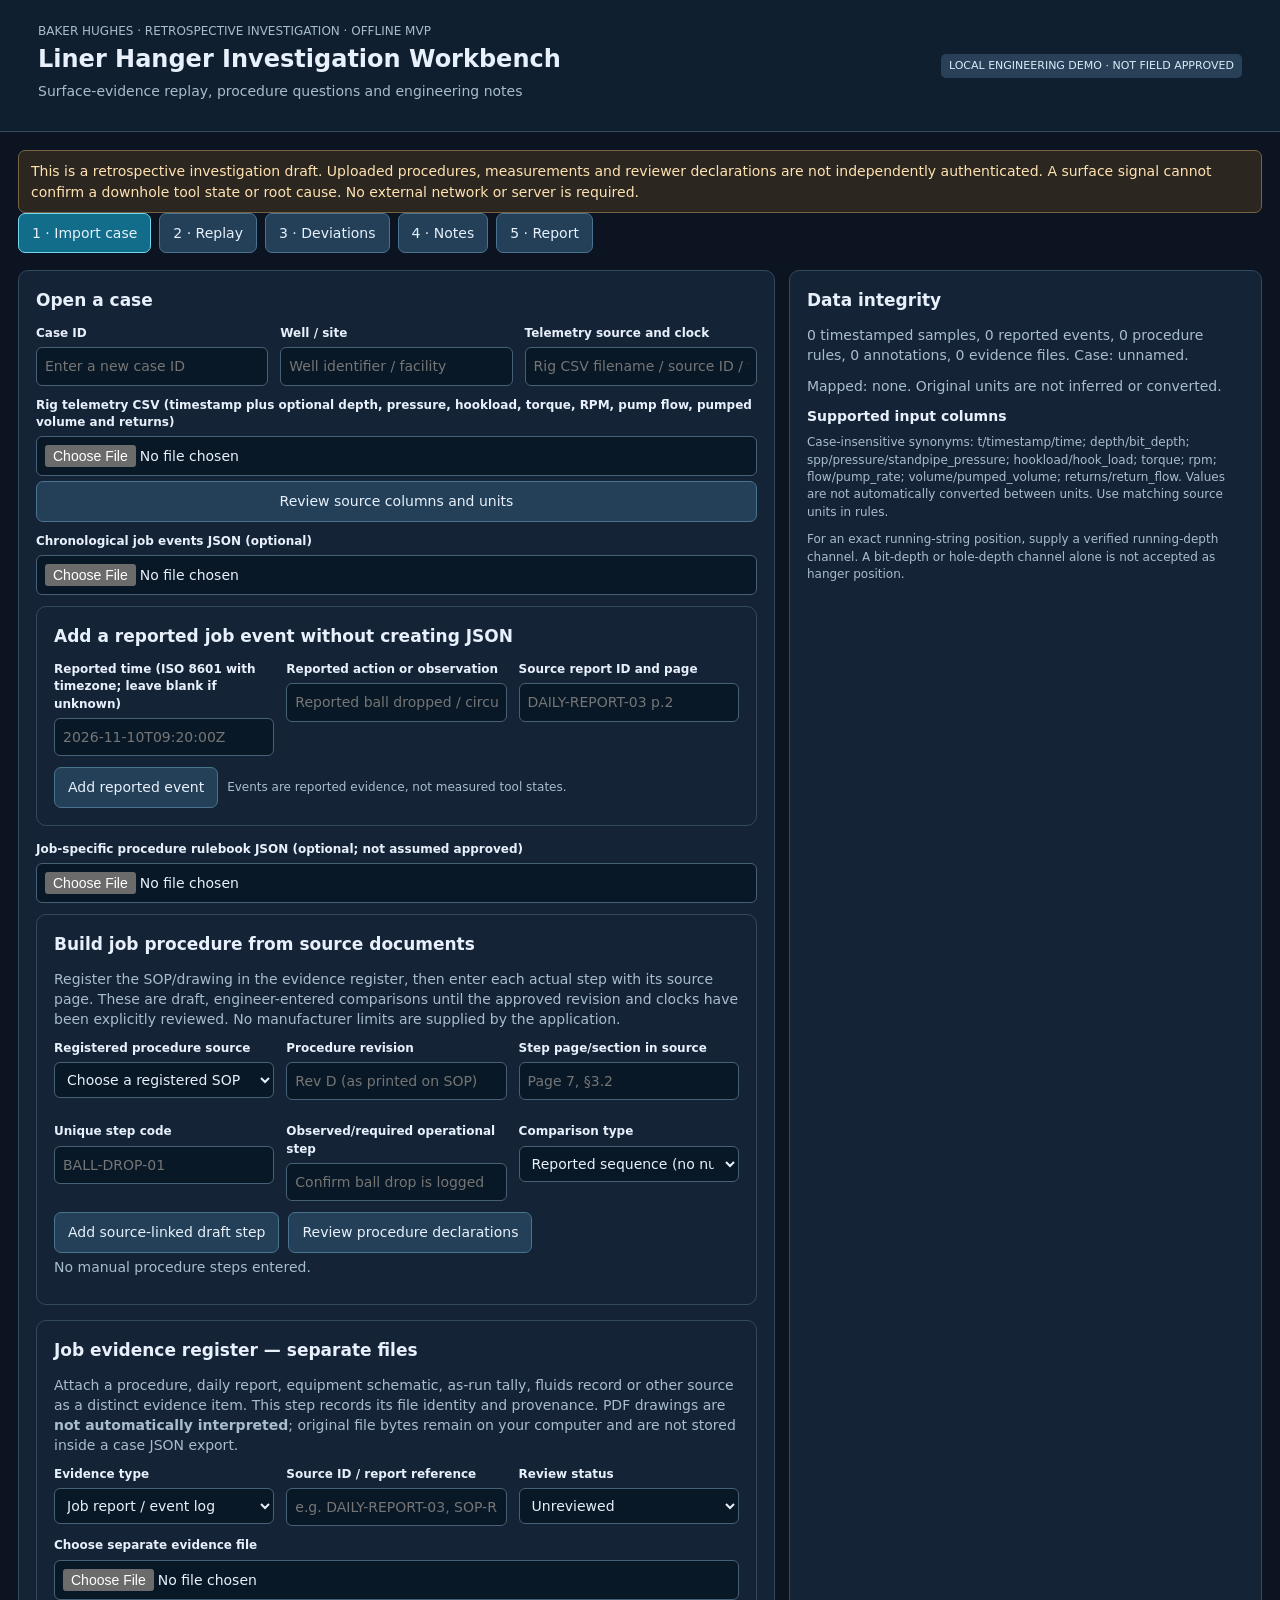
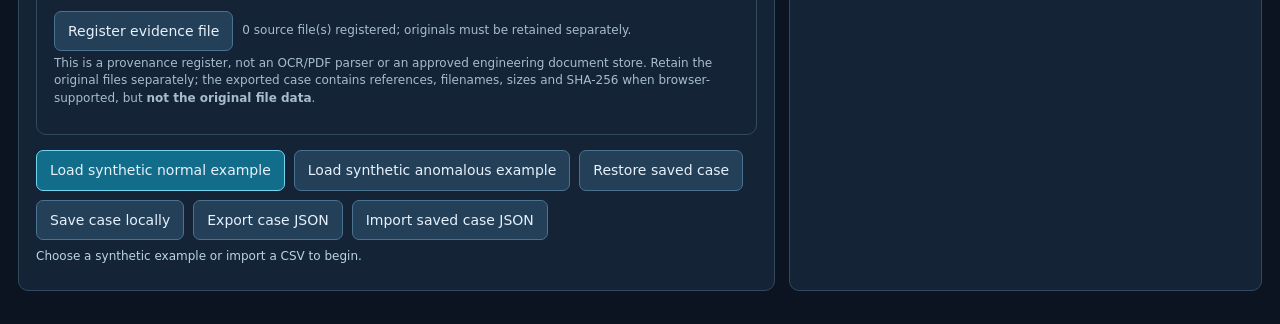
==== skills/liner-hanger-rca/app/index.html @ f3bf669c "feat(REAL-02): source-linked manual procedure step builder and explicit investigator review panel" ====
<!doctype html>
<html lang="en"><head><meta charset="utf-8"><meta name="viewport" content="width=device-width,initial-scale=1">
<title>Liner Hanger | Investigation Workbench</title>
<style>
:root{color-scheme:dark;--bg:#0b1420;--panel:#152337;--panel2:#1c3045;--line:#33495d;--text:#e7f0fb;--muted:#a7bdcd;--accent:#6fd1ed;--warn:#ffca85;--green:#9ddbbc}
*{box-sizing:border-box}body{margin:0;background:var(--bg);color:var(--text);font:14px/1.45 system-ui,Segoe UI,Arial,sans-serif}
header{padding:20px clamp(16px,3vw,38px);background:#101f30;border-bottom:1px solid var(--line);display:flex;align-items:center;justify-content:space-between;gap:14px;flex-wrap:wrap}
h1{font-size:24px;margin:2px 0}h2{font-size:17px;margin:0 0 12px}h3{font-size:14px;margin:8px 0}p{margin:4px 0 10px;color:var(--muted)}small,.sub{font-size:12px;color:var(--muted)}a{color:var(--accent)}
main{max-width:1500px;margin:0 auto;padding:18px}nav{display:flex;gap:8px;flex-wrap:wrap;margin:0 0 17px}
button,.button,select,input,textarea{font:inherit;color:var(--text)}button,.button{cursor:pointer;padding:9px 13px;border:1px solid #4a7390;background:#234058;border-radius:7px}button:hover,.button:hover{background:#31536a}button:disabled{opacity:.45;cursor:not-allowed}
button.primary,.active{background:#126d8b;border-color:#73d5ef}input,select,textarea{border:1px solid #486075;border-radius:6px;background:#091826;padding:8px;max-width:100%}textarea{min-height:95px;width:100%}
.panel{background:var(--panel);border:1px solid var(--line);border-radius:10px;padding:17px;margin-bottom:15px}
.two{display:grid;grid-template-columns:minmax(0,1.6fr) minmax(310px,1fr);gap:14px}.three{display:grid;grid-template-columns:repeat(3,minmax(0,1fr));gap:12px}
.field{display:flex;flex-direction:column;gap:5px;margin-bottom:11px}.field label{font-weight:600;font-size:12px}.row{display:flex;gap:9px;align-items:center;flex-wrap:wrap}.row>*{max-width:100%}
[hidden]{display:none!important}.tag{display:inline-block;font-size:11px;padding:4px 8px;background:#284158;border-radius:5px;color:#d7ecf8}.danger{color:#ffc49f}.ok{color:#9ce7c4}
#charts{display:grid;grid-template-columns:repeat(2,minmax(0,1fr));gap:10px}.chart{padding:10px;background:#0e1d2e;border:1px solid #294358;border-radius:8px;position:relative}.chart strong{font-size:12px}
canvas{width:100%;height:112px;display:block;cursor:crosshair;margin-top:5px}#assembly{height:340px;width:100%;background:#0b1928;border:1px solid var(--line);border-radius:8px}
#timeline button,#findings article,#notes article{display:block;text-align:left;width:100%;background:#102136;border:1px solid #354e64;border-radius:8px;padding:10px;margin-bottom:7px}
#timeline button{cursor:pointer}#findings article.flag{border-left:4px solid #ffb778}#findings article.gap{border-left:4px solid #89b6d7}
#findings article.met{border-left:4px solid #7bcba1}#seek{width:100%;margin:12px 0}
.dialog{border:1px solid #54768e;background:#142439;border-radius:12px;padding:22px;color:var(--text);width:min(620px,94vw);max-height:90vh;overflow:auto}
.dialog::backdrop{background:#000c}.muted{color:var(--muted)}.notice{padding:10px 12px;border:1px solid #776343;border-radius:7px;background:#2b261f;color:#ffe2b2}
#status{margin:8px 0;font-size:12px;color:#b9d3e7}#docStatus{white-space:pre-line}#assembly text{font:11px system-ui;fill:#d6e9f7}
@media(max-width:950px){.two,.three{grid-template-columns:1fr}}@media(max-width:700px){#charts{grid-template-columns:1fr}header{padding:12px}main{padding:10px}}
</style></head><body>
<header><div><small>BAKER HUGHES · RETROSPECTIVE INVESTIGATION · OFFLINE MVP</small><h1>Liner Hanger Investigation Workbench</h1><p>Surface-evidence replay, procedure questions and engineering notes</p></div><span class="tag">LOCAL ENGINEERING DEMO · NOT FIELD APPROVED</span></header>
<main>
<div class="notice">This is a retrospective investigation draft. Uploaded procedures, measurements and reviewer declarations are not independently authenticated. A surface signal cannot confirm a downhole tool state or root cause. No external network or server is required.</div>
<nav aria-label="Investigation stages">
<button data-tab="import" class="active">1 · Import case</button><button data-tab="replay">2 · Replay</button><button data-tab="deviations">3 · Deviations</button><button data-tab="notes">4 · Notes</button><button data-tab="report">5 · Report</button>
</nav>
<section id="import" class="tab">
 <div class="two"><div class="panel"><h2>Open a case</h2>
  <div class="three"><div class="field"><label for="caseName">Case ID</label><input id="caseName" placeholder="Enter a new case ID"></div>
  <div class="field"><label for="wellName">Well / site</label><input id="wellName" placeholder="Well identifier / facility"></div>
  <div class="field"><label for="sourceLabel">Telemetry source and clock</label><input id="sourceLabel" placeholder="Rig CSV filename / source ID / timezone"></div></div>
  <div class="field"><label for="telemetryFile">Rig telemetry CSV (timestamp plus optional depth, pressure, hookload, torque, RPM, pump flow, pumped volume and returns)</label><input type="file" id="telemetryFile" accept=".csv,text/csv"><button id="reviewMapping" type="button">Review source columns and units</button></div>
  <div class="panel" id="telemetryMappingPanel" hidden>
    <h2>Review rig-export column mapping</h2>
    <p>Map the raw header to each signal. Units describe the original measurement and are not converted. A timestamp column with an explicit UTC offset is required; never infer an unknown timezone.</p>
    <p id="mappingSource"></p><div id="mappingFields" class="three"></div>
    <div class="row"><button id="applyMapping" type="button" class="primary">Apply mapping and import telemetry</button><button id="cancelMapping" type="button">Cancel mapping</button></div>
    <p id="mappingStatus" role="status"></p>
  </div>
  <div class="field"><label for="eventsFile">Chronological job events JSON (optional)</label><input type="file" id="eventsFile" accept=".json,application/json"></div>
  <div class="panel" id="manualEventsPanel">
    <h2>Add a reported job event without creating JSON</h2>
    <div class="three">
      <div class="field"><label for="eventTime">Reported time (ISO 8601 with timezone; leave blank if unknown)</label><input id="eventTime" placeholder="2026-11-10T09:20:00Z"></div>
      <div class="field"><label for="eventLabel">Reported action or observation</label><input id="eventLabel" placeholder="Reported ball dropped / circulate / pull up"></div>
      <div class="field"><label for="eventSource">Source report ID and page</label><input id="eventSource" placeholder="DAILY-REPORT-03 p.2"></div>
    </div>
    <div class="row"><button id="addEvent" type="button">Add reported event</button><small id="eventStatus" role="status">Events are reported evidence, not measured tool states.</small></div>
  </div>
  <div class="field"><label for="rulesFile">Job-specific procedure rulebook JSON (optional; not assumed approved)</label><input type="file" id="rulesFile" accept=".json,application/json"></div>
  <div class="panel" id="procedureBuilder">
    <h2>Build job procedure from source documents</h2>
    <p>Register the SOP/drawing in the evidence register, then enter each actual step with its source page. These are draft, engineer-entered comparisons until the approved revision and clocks have been explicitly reviewed. No manufacturer limits are supplied by the application.</p>
    <div class="three">
      <div class="field"><label for="procedureSource">Registered procedure source</label><select id="procedureSource"><option value="">Choose a registered SOP</option></select></div>
      <div class="field"><label for="procedureRevision">Procedure revision</label><input id="procedureRevision" placeholder="Rev D (as printed on SOP)"></div>
      <div class="field"><label for="procedurePage">Step page/section in source</label><input id="procedurePage" placeholder="Page 7, §3.2"></div>
      <div class="field"><label for="procedureCode">Unique step code</label><input id="procedureCode" placeholder="BALL-DROP-01"></div>
      <div class="field"><label for="procedureStep">Observed/required operational step</label><input id="procedureStep" placeholder="Confirm ball drop is logged"></div>
      <div class="field"><label for="procedureCheck">Comparison type</label><select id="procedureCheck"><option value="event">Reported sequence (no numerical limit)</option><option value="signal">Measured signal threshold from this SOP</option></select></div>
    </div>
    <div id="procedureSignalInputs" class="panel" hidden>
      <p>Only enter a limit explicitly stated by the referenced job-specific procedure, with the same channel unit and aligned clock. Do not copy a value from the synthetic demo.</p>
      <div class="three">
        <div class="field"><label for="procedureChannel">Recorded channel</label><select id="procedureChannel"><option value="spp">Standpipe pressure</option><option value="hookload">Hookload</option><option value="torque">Torque</option><option value="rpm">RPM</option><option value="flow">Pump flow</option><option value="volume">Pumped volume</option><option value="returns">Returns</option><option value="depth">Depth</option><option value="running_depth">Running-string depth</option></select></div>
        <div class="field"><label for="procedureOperator">Comparison</label><select id="procedureOperator"><option value="<=">At or below (≤)</option><option value=">=">At or above (≥)</option><option value="<">Below</option><option value=">">Above</option></select></div>
        <div class="field"><label for="procedureThreshold">Documented limit (numeric)</label><input id="procedureThreshold" inputmode="decimal" placeholder="Source-specified value only"></div>
        <div class="field"><label for="procedureUnit">Limit unit in source</label><input id="procedureUnit" placeholder="Must match mapped telemetry unit"></div>
        <div class="field"><label for="procedureStart">Check from (ISO UTC/offset)</label><input id="procedureStart" placeholder="2026-11-10T09:00:00Z"></div>
        <div class="field"><label for="procedureEnd">Check until (ISO UTC/offset)</label><input id="procedureEnd" placeholder="2026-11-10T09:10:00Z"></div>
      </div>
    </div>
    <div class="row"><button id="addProcedureStep" type="button">Add source-linked draft step</button><button id="markProcedureReview" type="button">Review procedure declarations</button></div>
    <p id="procedureStatus" role="status">No manual procedure steps entered.</p>
    <div id="procedureSteps" aria-label="Entered source-linked procedure steps"></div>
    <div id="procedureReviewPanel" class="panel" hidden>
      <h3>Explicit review declarations</h3>
      <p>These are statements by the investigator, not automatic document authentication or external engineering approval. Do not check them without first confirming the source procedure, applicable revision, referenced limits and rig clock.</p>
      <label><input id="procedureApprovalChecked" type="checkbox"> I have checked that the referenced SOP revision and entered steps/limits match the applicable approved job procedure.</label>
      <label><input id="procedureClockChecked" type="checkbox"> I have checked that the recorded telemetry and job report clocks are correctly aligned.</label>
      <div class="field"><label for="procedureReviewer">Reviewer name / identifier</label><input id="procedureReviewer" placeholder="Engineer completing the source check"></div>
      <button id="saveProcedureReview" type="button">Record declarations for screening</button>
    </div>
  </div>
  <div class="panel" id="evidencePanel">
    <h2>Job evidence register — separate files</h2>
    <p>Attach a procedure, daily report, equipment schematic, as-run tally, fluids record or other source as a distinct evidence item. This step records its file identity and provenance. PDF drawings are <strong>not automatically interpreted</strong>; original file bytes remain on your computer and are not stored inside a case JSON export.</p>
    <div class="three">
      <div class="field"><label for="evidenceType">Evidence type</label><select id="evidenceType">
        <option value="job_report">Job report / event log</option><option value="procedure">Procedure / approved SOP</option>
        <option value="equipment">Equipment / BHA / drawing</option><option value="fluids">Drilling fluids / mud report</option>
        <option value="telemetry">Surface telemetry source</option><option value="other">Other source</option>
      </select></div>
      <div class="field"><label for="evidenceReference">Source ID / report reference</label><input id="evidenceReference" placeholder="e.g. DAILY-REPORT-03, SOP-REV-A" maxlength="180"></div>
      <div class="field"><label for="evidenceReview">Review status</label><select id="evidenceReview"><option value="unreviewed">Unreviewed</option><option value="source_identified">Source identified (not authenticated)</option></select></div>
    </div>
    <div class="field"><label for="evidenceFile">Choose separate evidence file</label><input type="file" id="evidenceFile" accept=".pdf,.csv,.txt,.json,.xlsx,.xls,.png,.jpg,.jpeg,.docx,.doc"></div>
    <div class="row"><button id="addEvidence" type="button">Register evidence file</button><small id="evidenceStatus" role="status">No evidence files registered.</small></div>
    <div id="evidenceList" aria-label="Case evidence file register"></div>
    <p class="sub">This is a provenance register, not an OCR/PDF parser or an approved engineering document store. Retain the original files separately; the exported case contains references, filenames, sizes and SHA-256 when browser-supported, but <strong>not the original file data</strong>.</p>
  </div>
  <div class="row"><button id="normal" class="primary">Load synthetic normal example</button><button id="anomalous">Load synthetic anomalous example</button><button id="restore">Restore saved case</button><button id="saveCase">Save case locally</button><button id="exportCase">Export case JSON</button><label class="button" for="caseFile">Import saved case JSON</label><input id="caseFile" type="file" accept=".json" hidden></div>
  <p id="status" role="status">Choose a synthetic example or import a CSV to begin.</p>
 </div><div class="panel"><h2>Data integrity</h2><p id="importSummary">No telemetry imported yet.</p><div id="diagnostics"></div><h3>Supported input columns</h3><p class="sub">Case-insensitive synonyms: t/timestamp/time; depth/bit_depth; spp/pressure/standpipe_pressure; hookload/hook_load; torque; rpm; flow/pump_rate; volume/pumped_volume; returns/return_flow. Values are not automatically converted between units. Use matching source units in rules.</p><p class="sub">For an exact running-string position, supply a verified running-depth channel. A bit-depth or hole-depth channel alone is not accepted as hanger position.</p></div></div>
</section>
<section id="replay" class="tab" hidden>
<div class="panel"><div class="row"><button id="play" class="primary">▶ Play</button><button id="start">↶ Start</button><button id="prev">−1 sample</button><button id="next">+1 sample</button><label for="speed">Playback speed</label><select id="speed"><option value="1">1x</option><option value="5" selected>5x</option><option value="15">15x</option></select><strong id="cursorTime">No case loaded</strong></div><input id="seek" type="range" min="0" max="0" value="0" aria-label="Synchronized timeline scrubber"><p class="sub">All trends, job events, annotations and the schematic follow the same sample cursor. Missing values are never interpolated into evidence.</p></div>
<div class="two"><div><div class="panel"><h2>Recorded surface channels</h2><div id="charts"><p>No data loaded</p></div></div><div class="panel"><h2>Job chronology</h2><div id="timeline"></div></div></div><div class="panel"><h2>Assembly replay</h2><svg id="assembly" viewBox="0 0 320 340" role="img" aria-label="Illustrative liner hanger assembly">
<rect x="85" y="12" width="140" height="312" rx="16" fill="#183347" stroke="#527287"/><path d="M115 0 V340 M195 0 V340" stroke="#7394ad" stroke-width="5"/>
<g id="moving"><rect x="148" y="0" width="24" height="250" fill="#658dad"/><rect x="139" y="215" width="42" height="18" rx="3" fill="#f3b86d"/><rect x="139" y="234" width="42" height="65" fill="#a890e1"/><rect x="137" y="294" width="46" height="10" fill="#6c56a8"/></g>
<text x="11" y="25">CASING / HOLE</text><text x="7" y="120">DRILL PIPE</text><text x="193" y="217">RUN TOOL</text><text x="193" y="264">LINER</text>
</svg><p id="assemblyStatus">Illustrative assembly only. Load a running-depth channel for measured movement.</p><p class="sub">Distinct components: drillstring (steel blue), running tool (amber), liner (violet). Without sourced assembly geometry the drawing is schematic, not to scale.</p>
<h3>Recorded telemetry at cursor</h3><div id="cursorValues"></div></div></div>
</section>
<section id="deviations" class="tab" hidden><div class="panel"><h2>Procedure comparisons</h2><p>A comparator can flag an <em>apparent deviation candidate</em> only when the rulebook declares an approved procedure and rule, matches a stated unit, and declares verified clock alignment. Those declarations still require an independent engineer's review.</p><div id="ruleSummary"></div><div id="findings"></div></div></section>
<section id="notes" class="tab" hidden><div class="panel"><h2>Investigation annotations</h2><p>Select a replay timestamp or enter a start/end index, then use the modal. Notes remain local and are included in the case export and report.</p><div class="row"><button id="newNote" class="primary">Add annotation at replay cursor</button><button id="rangeNote">Annotate selected range</button><label>Start index <input id="noteFrom" type="number" min="0" value="0" style="width:100px"></label><label>End index <input id="noteTo" type="number" min="0" value="0" style="width:100px"></label></div><div id="notesList"></div></div></section>
<section id="report" class="tab" hidden><div class="panel"><h2>Investigation draft</h2><p>Includes sources, procedure checks, annotations, alternative explanations, unanswered questions and explicit review status.</p><div class="row"><button id="downloadReport" class="primary">Export Markdown report</button><button id="downloadCase">Export complete JSON case</button></div><textarea id="reportText" readonly style="min-height:450px;font-family:ui-monospace,SFMono-Regular,Consolas,monospace;font-size:12px"></textarea></div></section>
<dialog id="noteDialog" class="dialog" aria-labelledby="noteHeading"><form method="dialog" id="noteForm"><h2 id="noteHeading">Engineering annotation</h2><p id="noteInterval"></p><input id="editIndex" type="hidden"><div class="field"><label for="noteTitle">Title</label><input id="noteTitle" required maxlength="160"></div><div class="field"><label for="noteKind">Evidence classification</label><select id="noteKind"><option value="observation">Measured observation</option><option value="reported">Reported event</option><option value="interpretation">Interpretation</option><option value="procedure_question">Procedure question</option><option value="data_gap">Missing evidence</option></select></div><div class="field"><label for="noteBody">Observation, alternatives and what would disprove them</label><textarea id="noteBody"></textarea></div><div class="field"><label for="noteSource">Document, row or source reference</label><input id="noteSource" placeholder="CSV row / daily report / SOP page"></div><div class="row"><button type="button" id="cancelNote">Cancel</button><button type="submit" class="primary">Save annotation</button></div></form></dialog>
</main><script src="app.js"></script></body></html>
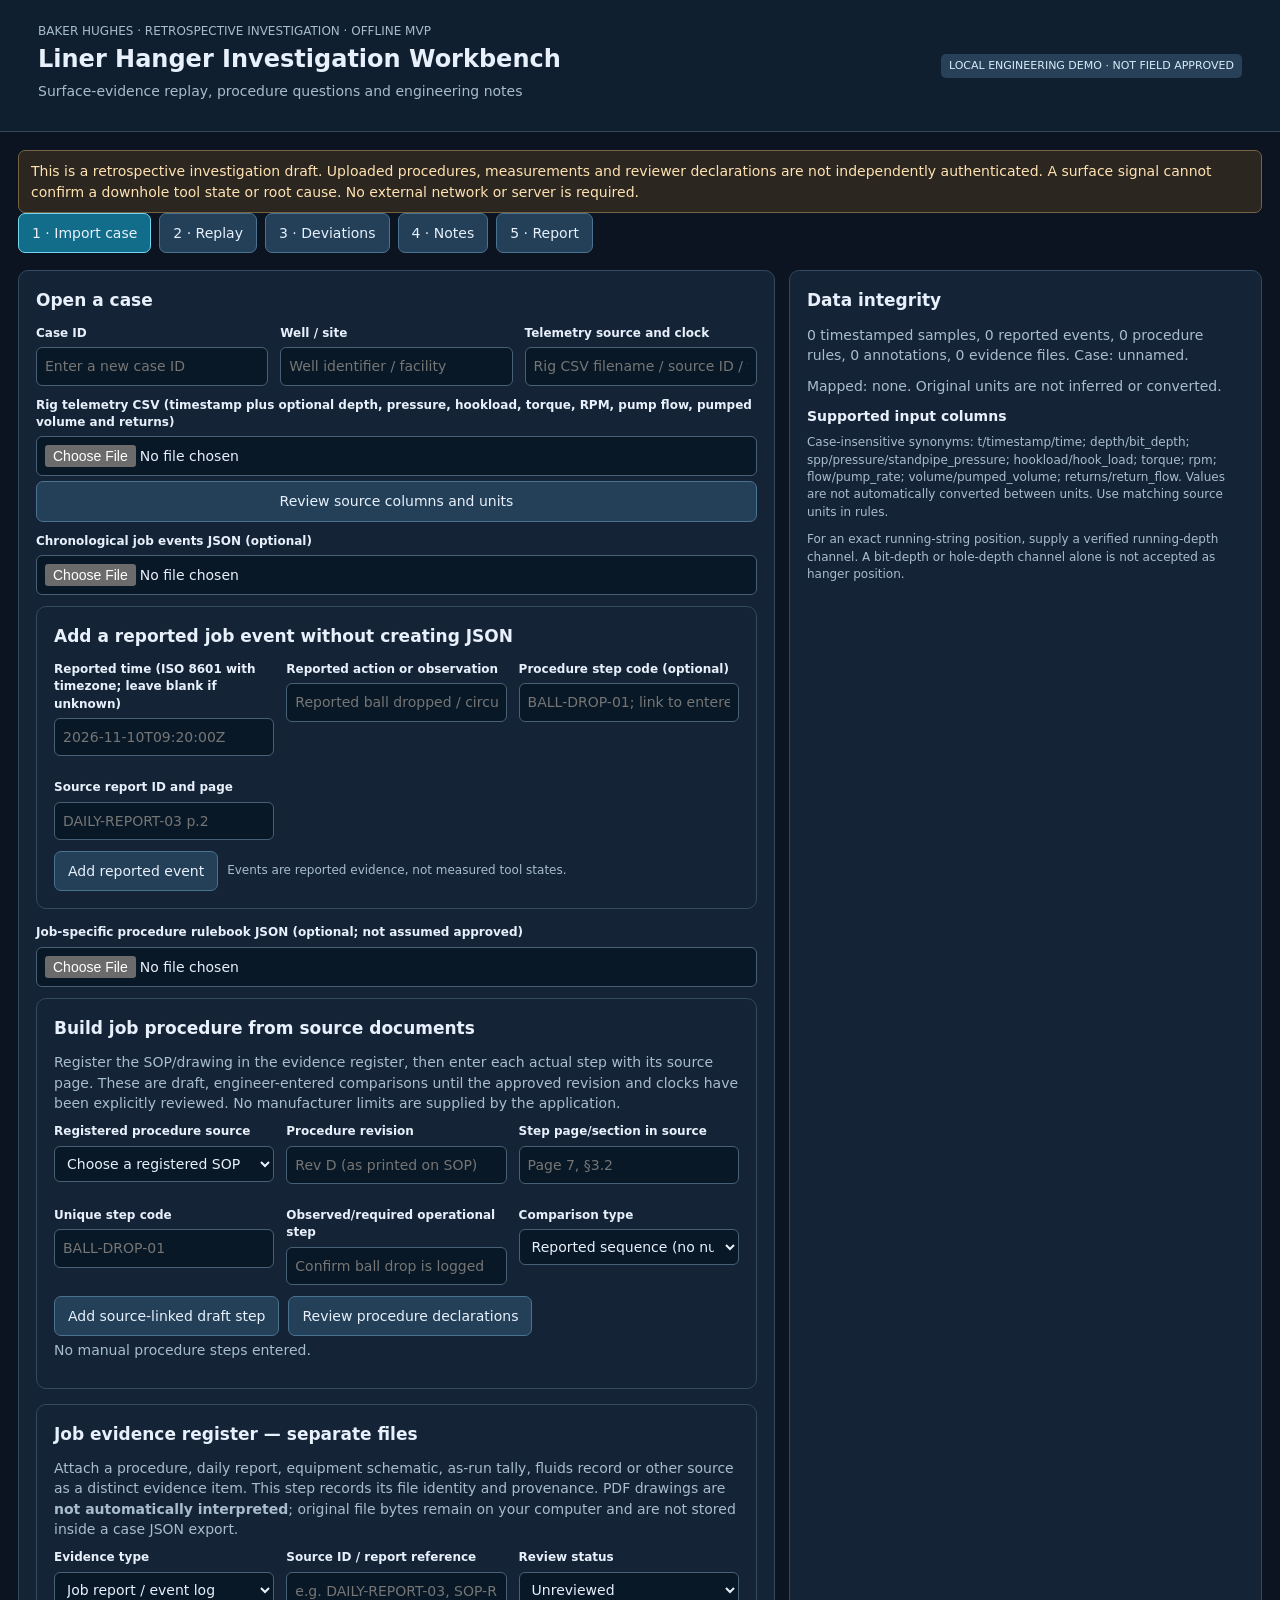
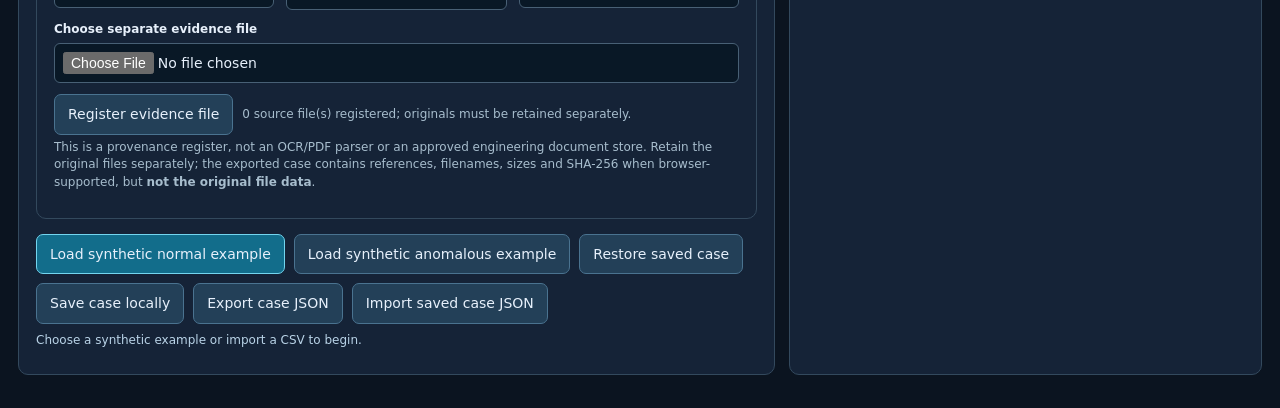
==== commit a29696f7: "feat(REAL-02): allow reported operations to reference a procedure step code" ====
--- a/skills/liner-hanger-rca/app/index.html
+++ b/skills/liner-hanger-rca/app/index.html
@@ -48,6 +48,7 @@
     <div class="three">
       <div class="field"><label for="eventTime">Reported time (ISO 8601 with timezone; leave blank if unknown)</label><input id="eventTime" placeholder="2026-11-10T09:20:00Z"></div>
       <div class="field"><label for="eventLabel">Reported action or observation</label><input id="eventLabel" placeholder="Reported ball dropped / circulate / pull up"></div>
+      <div class="field"><label for="eventCode">Procedure step code (optional)</label><input id="eventCode" placeholder="BALL-DROP-01; link to entered SOP step"></div>
       <div class="field"><label for="eventSource">Source report ID and page</label><input id="eventSource" placeholder="DAILY-REPORT-03 p.2"></div>
     </div>
     <div class="row"><button id="addEvent" type="button">Add reported event</button><small id="eventStatus" role="status">Events are reported evidence, not measured tool states.</small></div>
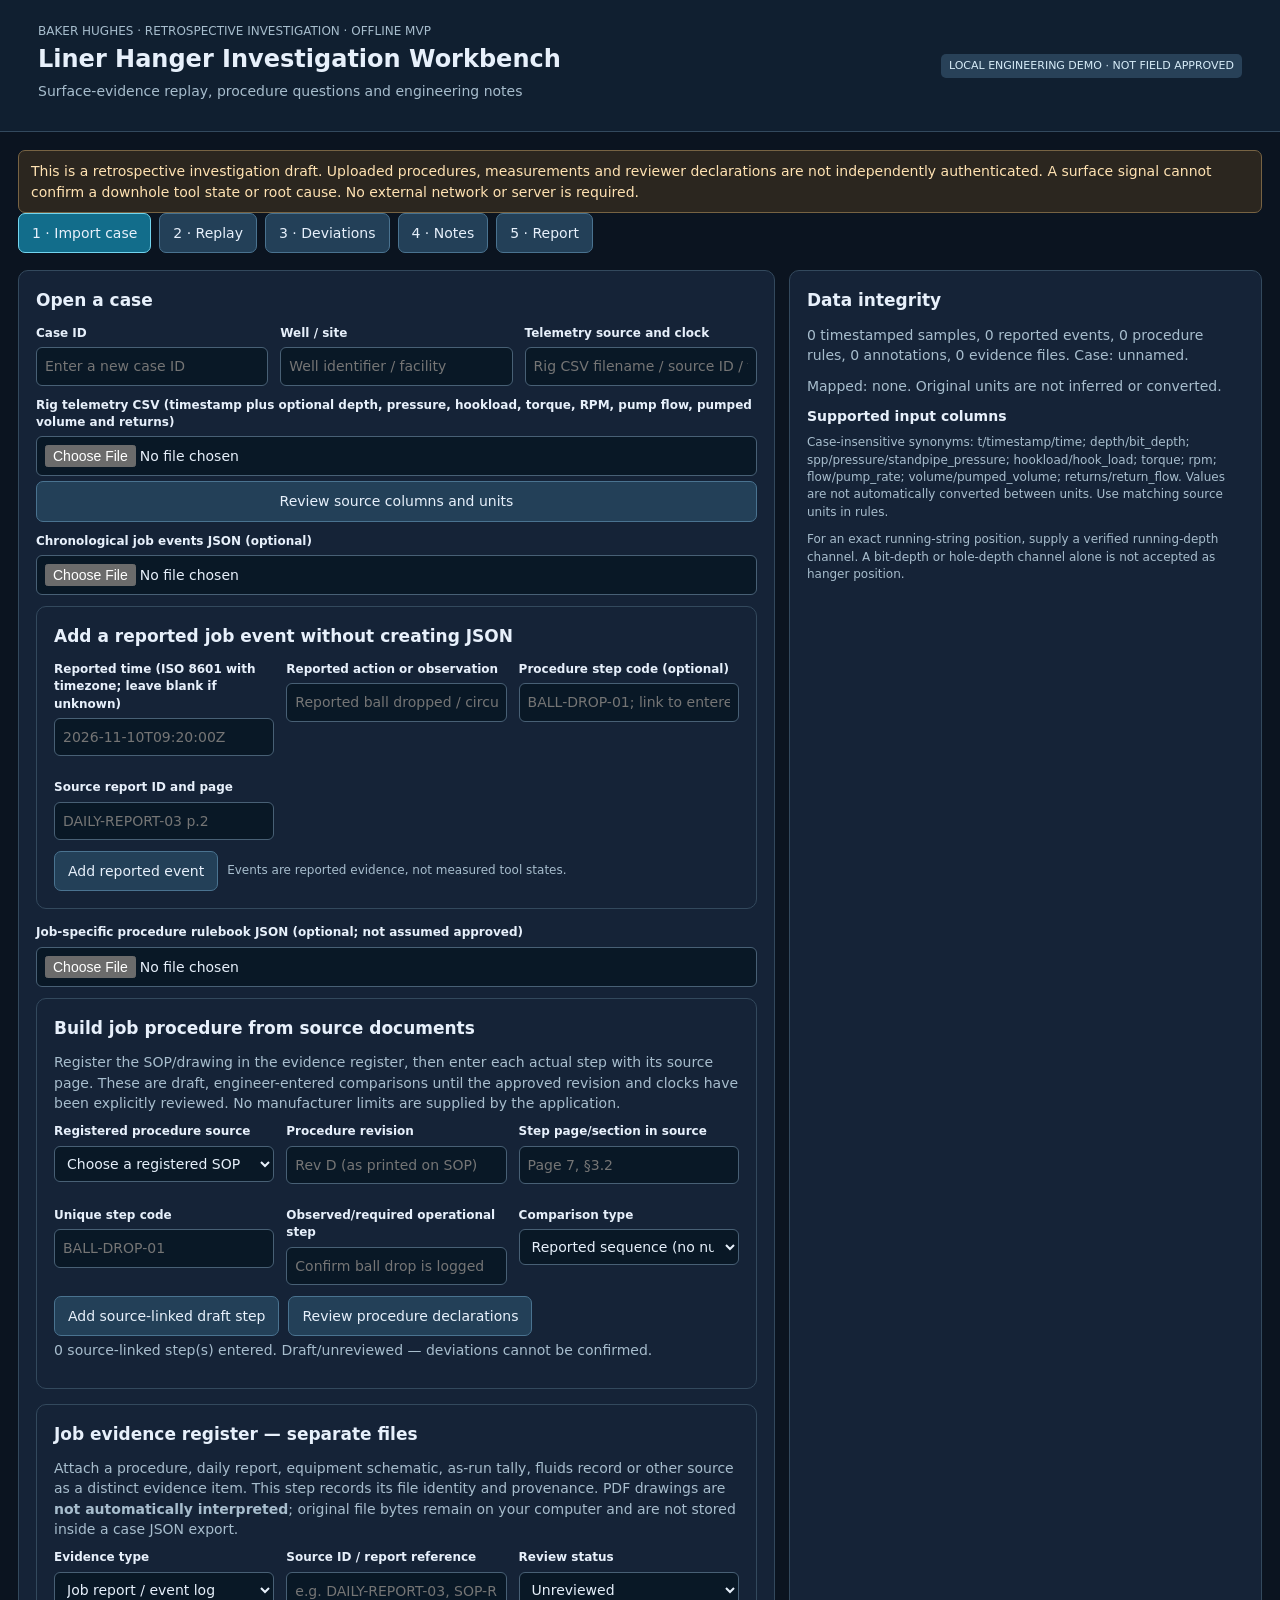
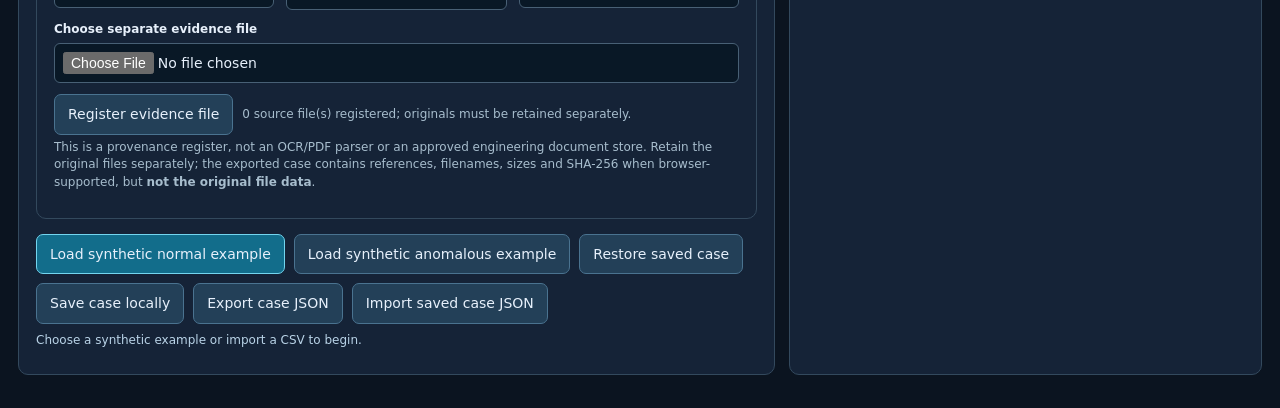
==== commit 22e31316: "feat(REAL-02): add embedded local-only source document preview alongside job evidence register" ====
--- a/skills/liner-hanger-rca/app/index.html
+++ b/skills/liner-hanger-rca/app/index.html
@@ -103,6 +103,11 @@
     <div class="field"><label for="evidenceFile">Choose separate evidence file</label><input type="file" id="evidenceFile" accept=".pdf,.csv,.txt,.json,.xlsx,.xls,.png,.jpg,.jpeg,.docx,.doc"></div>
     <div class="row"><button id="addEvidence" type="button">Register evidence file</button><small id="evidenceStatus" role="status">No evidence files registered.</small></div>
     <div id="evidenceList" aria-label="Case evidence file register"></div>
+    <div id="documentViewer" class="panel" hidden>
+      <div class="row"><strong id="documentTitle">Local source preview</strong><button id="closeDocument" type="button">Close preview</button></div>
+      <p id="documentStatus">Original content stays in the browser session and is not embedded in the case export.</p>
+      <div id="documentContent"></div>
+    </div>
     <p class="sub">This is a provenance register, not an OCR/PDF parser or an approved engineering document store. Retain the original files separately; the exported case contains references, filenames, sizes and SHA-256 when browser-supported, but <strong>not the original file data</strong>.</p>
   </div>
   <div class="row"><button id="normal" class="primary">Load synthetic normal example</button><button id="anomalous">Load synthetic anomalous example</button><button id="restore">Restore saved case</button><button id="saveCase">Save case locally</button><button id="exportCase">Export case JSON</button><label class="button" for="caseFile">Import saved case JSON</label><input id="caseFile" type="file" accept=".json" hidden></div>
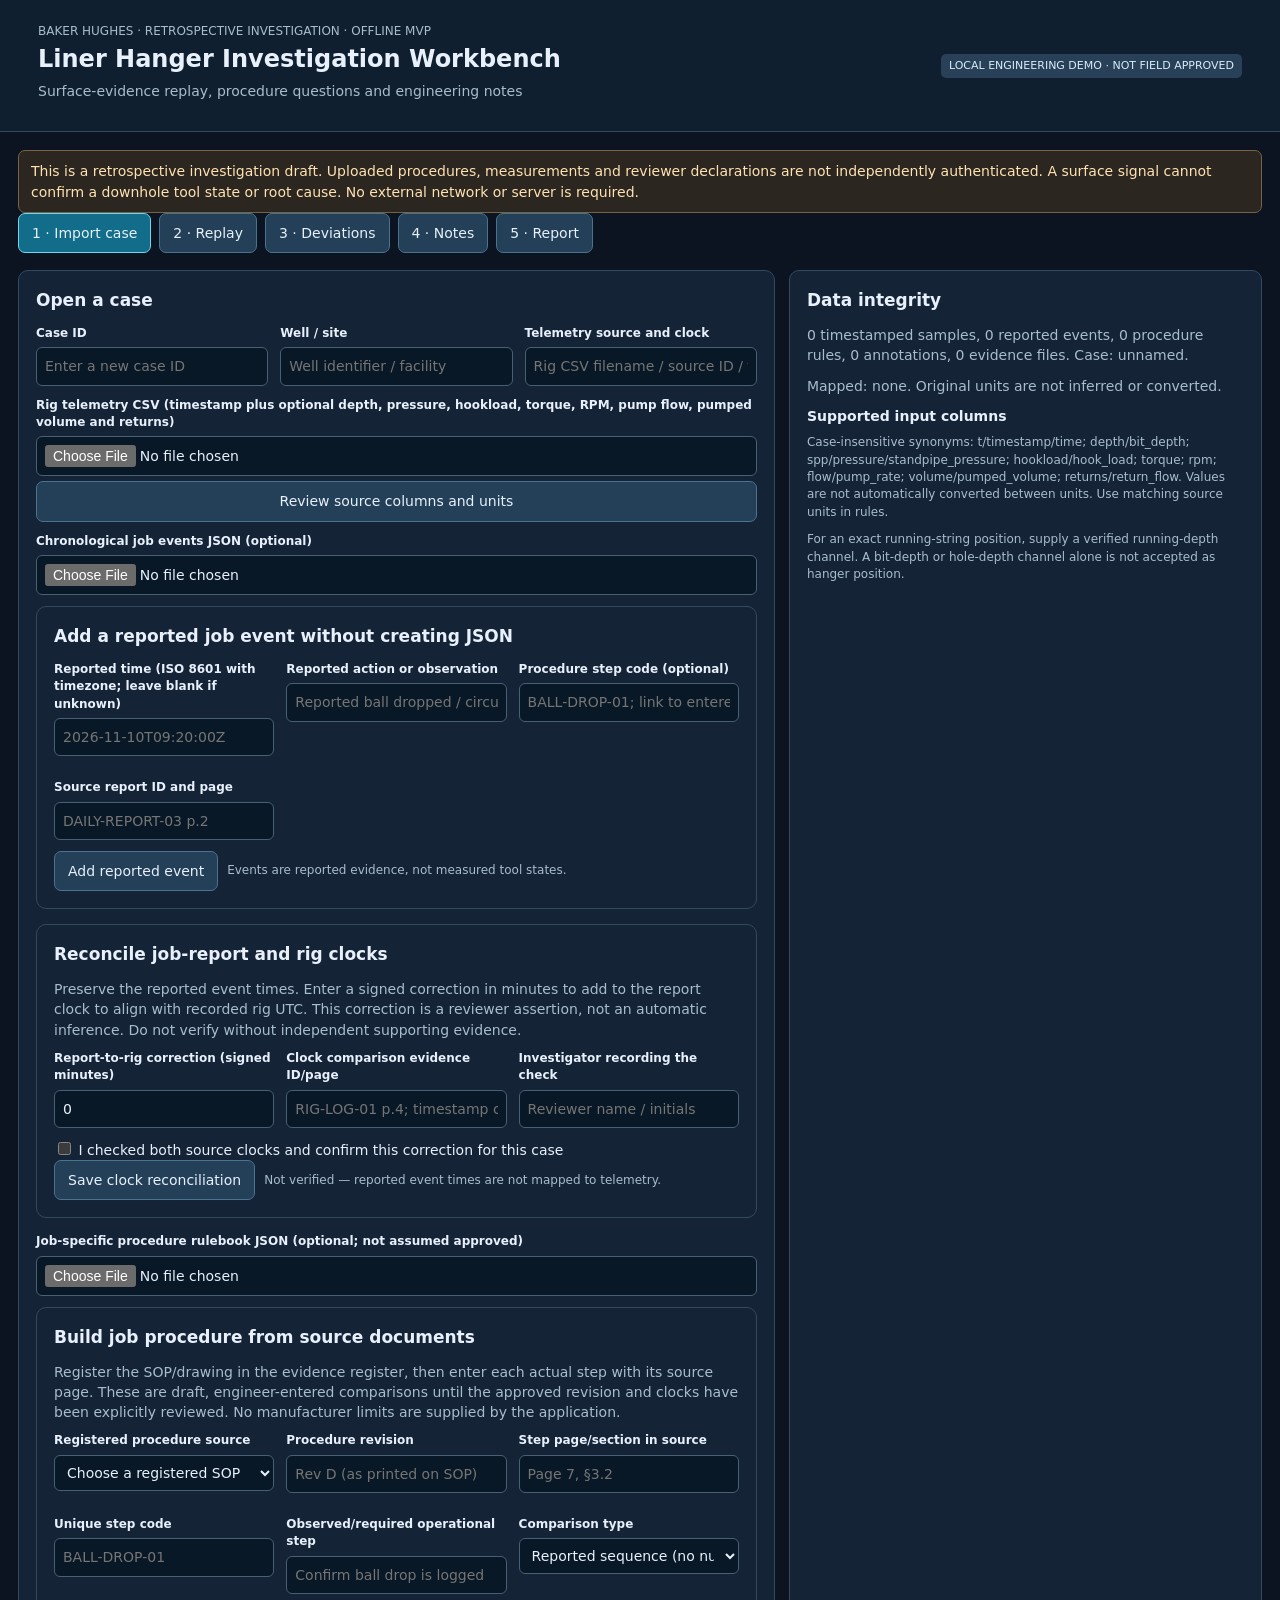
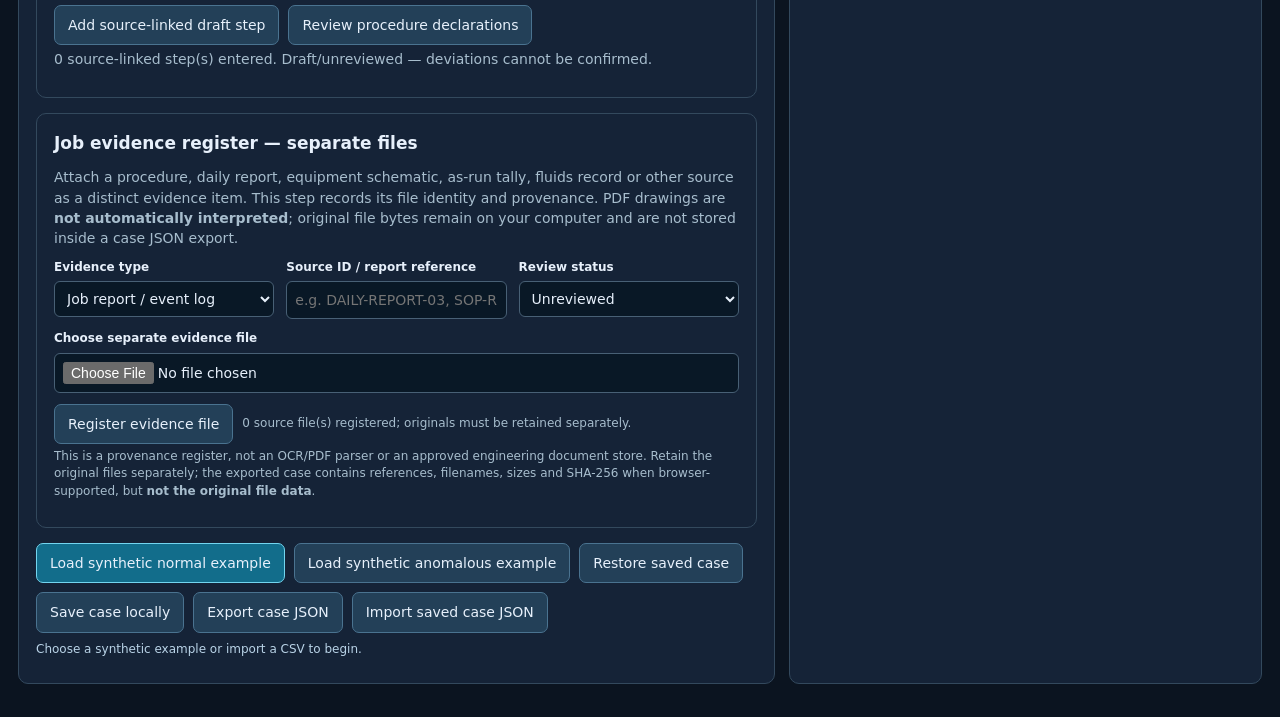
==== commit aa4f6eda: "REAL-03 add explicit source-backed event-to-rig clock review controls" ====
--- a/skills/liner-hanger-rca/app/index.html
+++ b/skills/liner-hanger-rca/app/index.html
@@ -52,6 +52,17 @@
       <div class="field"><label for="eventSource">Source report ID and page</label><input id="eventSource" placeholder="DAILY-REPORT-03 p.2"></div>
     </div>
     <div class="row"><button id="addEvent" type="button">Add reported event</button><small id="eventStatus" role="status">Events are reported evidence, not measured tool states.</small></div>
+  </div>
+  <div class="panel" id="eventClockPanel">
+    <h2>Reconcile job-report and rig clocks</h2>
+    <p>Preserve the reported event times. Enter a signed correction in minutes to add to the report clock to align with recorded rig UTC. This correction is a reviewer assertion, not an automatic inference. Do not verify without independent supporting evidence.</p>
+    <div class="three">
+      <div class="field"><label for="eventClockOffset">Report-to-rig correction (signed minutes)</label><input id="eventClockOffset" type="number" step="any" value="0" placeholder="+5 or -2.5"></div>
+      <div class="field"><label for="eventClockSource">Clock comparison evidence ID/page</label><input id="eventClockSource" placeholder="RIG-LOG-01 p.4; timestamp cross-check"></div>
+      <div class="field"><label for="eventClockReviewer">Investigator recording the check</label><input id="eventClockReviewer" placeholder="Reviewer name / initials"></div>
+    </div>
+    <label><input id="eventClockVerified" type="checkbox"> I checked both source clocks and confirm this correction for this case</label>
+    <div class="row"><button id="saveEventClock" type="button">Save clock reconciliation</button><small id="eventClockStatus" role="status">Not verified — reported event times are not mapped to telemetry.</small></div>
   </div>
   <div class="field"><label for="rulesFile">Job-specific procedure rulebook JSON (optional; not assumed approved)</label><input type="file" id="rulesFile" accept=".json,application/json"></div>
   <div class="panel" id="procedureBuilder">
@@ -115,7 +126,7 @@
  </div><div class="panel"><h2>Data integrity</h2><p id="importSummary">No telemetry imported yet.</p><div id="diagnostics"></div><h3>Supported input columns</h3><p class="sub">Case-insensitive synonyms: t/timestamp/time; depth/bit_depth; spp/pressure/standpipe_pressure; hookload/hook_load; torque; rpm; flow/pump_rate; volume/pumped_volume; returns/return_flow. Values are not automatically converted between units. Use matching source units in rules.</p><p class="sub">For an exact running-string position, supply a verified running-depth channel. A bit-depth or hole-depth channel alone is not accepted as hanger position.</p></div></div>
 </section>
 <section id="replay" class="tab" hidden>
-<div class="panel"><div class="row"><button id="play" class="primary">▶ Play</button><button id="start">↶ Start</button><button id="prev">−1 sample</button><button id="next">+1 sample</button><label for="speed">Playback speed</label><select id="speed"><option value="1">1x</option><option value="5" selected>5x</option><option value="15">15x</option></select><strong id="cursorTime">No case loaded</strong></div><input id="seek" type="range" min="0" max="0" value="0" aria-label="Synchronized timeline scrubber"><p class="sub">All trends, job events, annotations and the schematic follow the same sample cursor. Missing values are never interpolated into evidence.</p></div>
+<div class="panel"><div class="row"><button id="play" class="primary">▶ Play</button><button id="start">↶ Start</button><button id="prev">−1 sample</button><button id="next">+1 sample</button><label for="speed">Playback speed</label><select id="speed"><option value="1">1× recorded time</option><option value="5" selected>5× recorded time</option><option value="15">15× recorded time</option><option value="60">60× recorded time</option></select><span id="playbackClock" class="tag" role="status">Paused · recorded-sample cursor</span><strong id="cursorTime">No case loaded</strong><button id="zoomIn" type="button">Zoom in around cursor</button><button id="zoomOut" type="button">Zoom out</button><button id="zoomReset" type="button">Full time range</button><span id="visibleRange" class="tag">Full range</span></div><input id="seek" type="range" min="0" max="0" value="0" aria-label="Synchronized timeline scrubber"><p class="sub">Playback advances through recorded UTC timestamps at the chosen time multiplier, holding the last recorded sample through gaps (no invented readings or interpolated tool motion). All trends, events, notes and the schematic share the source-sample cursor.</p></div>
 <div class="two"><div><div class="panel"><h2>Recorded surface channels</h2><div id="charts"><p>No data loaded</p></div></div><div class="panel"><h2>Job chronology</h2><div id="timeline"></div></div></div><div class="panel"><h2>Assembly replay</h2><svg id="assembly" viewBox="0 0 320 340" role="img" aria-label="Illustrative liner hanger assembly">
 <rect x="85" y="12" width="140" height="312" rx="16" fill="#183347" stroke="#527287"/><path d="M115 0 V340 M195 0 V340" stroke="#7394ad" stroke-width="5"/>
 <g id="moving"><rect x="148" y="0" width="24" height="250" fill="#658dad"/><rect x="139" y="215" width="42" height="18" rx="3" fill="#f3b86d"/><rect x="139" y="234" width="42" height="65" fill="#a890e1"/><rect x="137" y="294" width="46" height="10" fill="#6c56a8"/></g>
@@ -126,5 +137,5 @@
 <section id="deviations" class="tab" hidden><div class="panel"><h2>Procedure comparisons</h2><p>A comparator can flag an <em>apparent deviation candidate</em> only when the rulebook declares an approved procedure and rule, matches a stated unit, and declares verified clock alignment. Those declarations still require an independent engineer's review.</p><div id="ruleSummary"></div><div id="findings"></div></div></section>
 <section id="notes" class="tab" hidden><div class="panel"><h2>Investigation annotations</h2><p>Select a replay timestamp or enter a start/end index, then use the modal. Notes remain local and are included in the case export and report.</p><div class="row"><button id="newNote" class="primary">Add annotation at replay cursor</button><button id="rangeNote">Annotate selected range</button><label>Start index <input id="noteFrom" type="number" min="0" value="0" style="width:100px"></label><label>End index <input id="noteTo" type="number" min="0" value="0" style="width:100px"></label></div><div id="notesList"></div></div></section>
 <section id="report" class="tab" hidden><div class="panel"><h2>Investigation draft</h2><p>Includes sources, procedure checks, annotations, alternative explanations, unanswered questions and explicit review status.</p><div class="row"><button id="downloadReport" class="primary">Export Markdown report</button><button id="downloadCase">Export complete JSON case</button></div><textarea id="reportText" readonly style="min-height:450px;font-family:ui-monospace,SFMono-Regular,Consolas,monospace;font-size:12px"></textarea></div></section>
-<dialog id="noteDialog" class="dialog" aria-labelledby="noteHeading"><form method="dialog" id="noteForm"><h2 id="noteHeading">Engineering annotation</h2><p id="noteInterval"></p><input id="editIndex" type="hidden"><div class="field"><label for="noteTitle">Title</label><input id="noteTitle" required maxlength="160"></div><div class="field"><label for="noteKind">Evidence classification</label><select id="noteKind"><option value="observation">Measured observation</option><option value="reported">Reported event</option><option value="interpretation">Interpretation</option><option value="procedure_question">Procedure question</option><option value="data_gap">Missing evidence</option></select></div><div class="field"><label for="noteBody">Observation, alternatives and what would disprove them</label><textarea id="noteBody"></textarea></div><div class="field"><label for="noteSource">Document, row or source reference</label><input id="noteSource" placeholder="CSV row / daily report / SOP page"></div><div class="row"><button type="button" id="cancelNote">Cancel</button><button type="submit" class="primary">Save annotation</button></div></form></dialog>
+<dialog id="noteDialog" class="dialog" aria-labelledby="noteHeading"><form method="dialog" id="noteForm"><h2 id="noteHeading">Engineering annotation</h2><p id="noteInterval"></p><input id="editIndex" type="hidden"><div class="field"><label for="noteTitle">Title</label><input id="noteTitle" required maxlength="160"></div><div class="field"><label for="noteKind">Evidence classification</label><select id="noteKind"><option value="observation">Measured observation</option><option value="reported">Reported event</option><option value="interpretation">Interpretation</option><option value="procedure_question">Procedure question</option><option value="data_gap">Missing evidence</option><option value="hypothesis">Competing failure hypothesis</option></select></div><div class="field"><label for="noteBody">Observation, alternatives and what would disprove them</label><textarea id="noteBody"></textarea></div><div class="field"><label for="noteAlternative">Alternative explanation or contrary evidence</label><textarea id="noteAlternative" placeholder="What other mechanism could explain the observation? What evidence contradicts this interpretation?"></textarea></div><div class="three"><div class="field"><label for="noteConfidence">Evidence confidence</label><select id="noteConfidence"><option value="undetermined">Undetermined</option><option value="low">Low</option><option value="moderate">Moderate</option><option value="high">High (source-backed, not certified)</option></select></div><div class="field"><label for="noteDisposition">Reviewer disposition</label><select id="noteDisposition"><option value="open">Open / unreviewed</option><option value="needs_evidence">Needs more evidence</option><option value="supported">Supported for further review</option><option value="rejected">Rejected hypothesis</option></select></div><div class="field"><label for="noteReviewer">Reviewer identifier</label><input id="noteReviewer" placeholder="Name / initials; no approval implied"></div></div><div class="field"><label for="noteSource">Document, row or source reference</label><input id="noteSource" placeholder="CSV row / daily report / SOP page"></div><div class="row"><button type="button" id="cancelNote">Cancel</button><button type="submit" class="primary">Save annotation</button></div></form></dialog>
 </main><script src="app.js"></script></body></html>
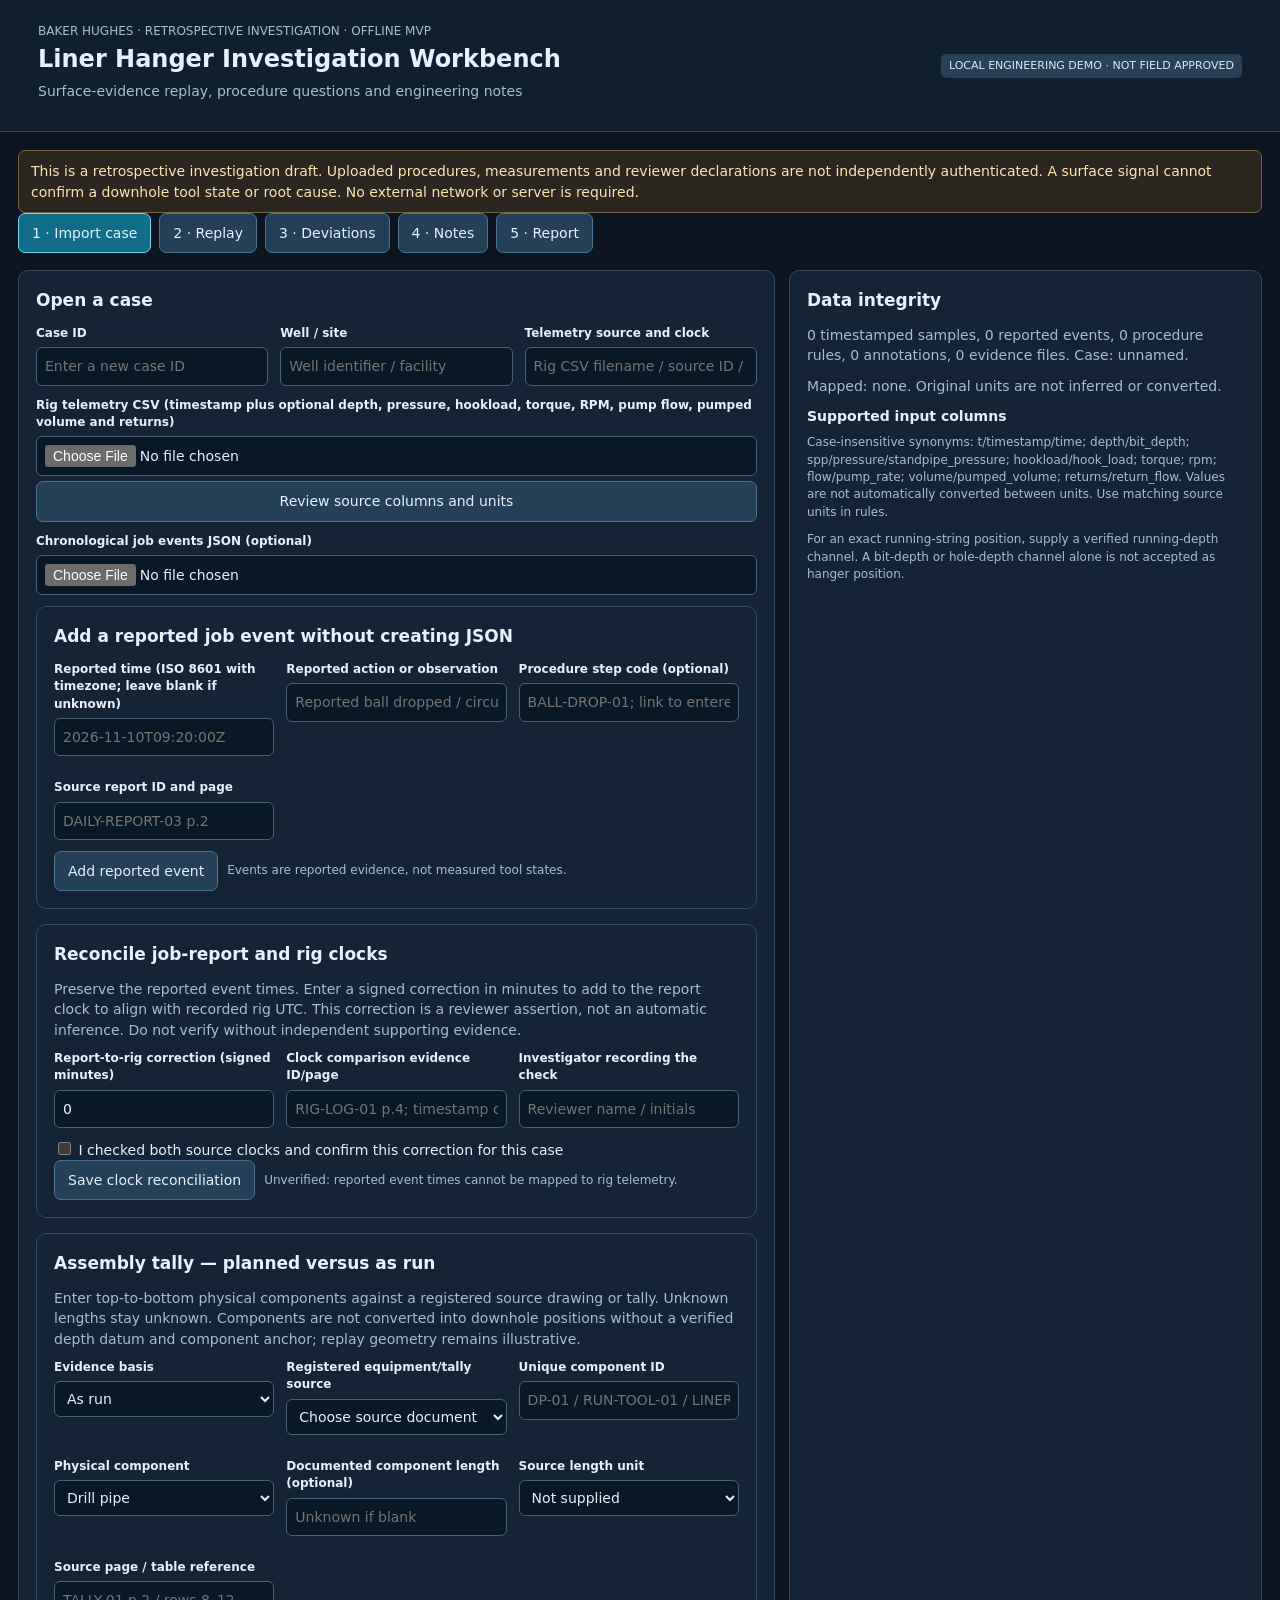
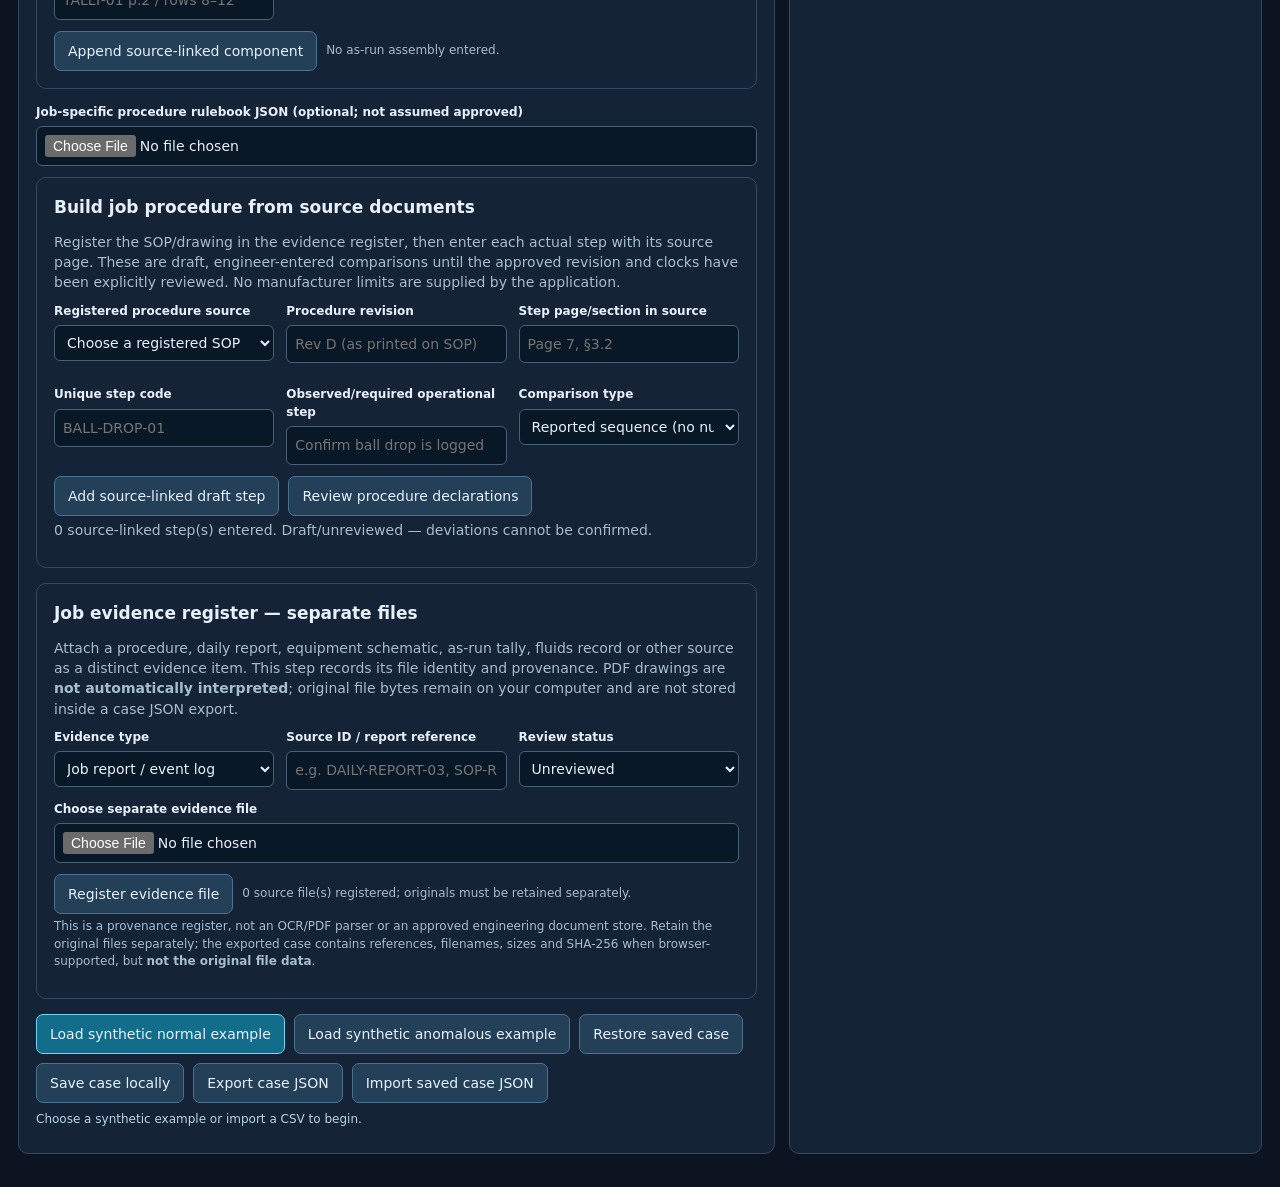
==== commit 8eb77353: "REAL-03 show planned/as-run source-linked assembly tally entry alongside existing replay" ====
--- a/skills/liner-hanger-rca/app/index.html
+++ b/skills/liner-hanger-rca/app/index.html
@@ -64,6 +64,21 @@
     <label><input id="eventClockVerified" type="checkbox"> I checked both source clocks and confirm this correction for this case</label>
     <div class="row"><button id="saveEventClock" type="button">Save clock reconciliation</button><small id="eventClockStatus" role="status">Not verified — reported event times are not mapped to telemetry.</small></div>
   </div>
+  <div class="panel" id="assemblyBuilder">
+    <h2>Assembly tally — planned versus as run</h2>
+    <p>Enter top-to-bottom physical components against a registered source drawing or tally. Unknown lengths stay unknown. Components are not converted into downhole positions without a verified depth datum and component anchor; replay geometry remains illustrative.</p>
+    <div class="three">
+      <div class="field"><label for="assemblyBasis">Evidence basis</label><select id="assemblyBasis"><option value="as_run">As run</option><option value="planned">Planned</option></select></div>
+      <div class="field"><label for="assemblySource">Registered equipment/tally source</label><select id="assemblySource"><option value="">Choose source document</option></select></div>
+      <div class="field"><label for="assemblyComponentId">Unique component ID</label><input id="assemblyComponentId" placeholder="DP-01 / RUN-TOOL-01 / LINER-01"></div>
+      <div class="field"><label for="assemblyRole">Physical component</label><select id="assemblyRole"><option value="drill_pipe">Drill pipe</option><option value="running_tool">Running tool</option><option value="liner">Liner</option><option value="other">Other / unclassified</option></select></div>
+      <div class="field"><label for="assemblyLength">Documented component length (optional)</label><input id="assemblyLength" type="number" min="0" step="any" placeholder="Unknown if blank"></div>
+      <div class="field"><label for="assemblyUnit">Source length unit</label><select id="assemblyUnit"><option value="">Not supplied</option><option value="m">m</option><option value="ft">ft</option></select></div>
+      <div class="field"><label for="assemblyPage">Source page / table reference</label><input id="assemblyPage" placeholder="TALLY-01 p.2 / rows 8–12"></div>
+    </div>
+    <div class="row"><button id="addAssemblyComponent" type="button">Append source-linked component</button><small id="assemblyBuilderStatus" role="status">No as-run assembly entered.</small></div>
+    <div id="assemblyComponentList"></div>
+  </div>
   <div class="field"><label for="rulesFile">Job-specific procedure rulebook JSON (optional; not assumed approved)</label><input type="file" id="rulesFile" accept=".json,application/json"></div>
   <div class="panel" id="procedureBuilder">
     <h2>Build job procedure from source documents</h2>
@@ -127,7 +142,7 @@
 </section>
 <section id="replay" class="tab" hidden>
 <div class="panel"><div class="row"><button id="play" class="primary">▶ Play</button><button id="start">↶ Start</button><button id="prev">−1 sample</button><button id="next">+1 sample</button><label for="speed">Playback speed</label><select id="speed"><option value="1">1× recorded time</option><option value="5" selected>5× recorded time</option><option value="15">15× recorded time</option><option value="60">60× recorded time</option></select><span id="playbackClock" class="tag" role="status">Paused · recorded-sample cursor</span><strong id="cursorTime">No case loaded</strong><button id="zoomIn" type="button">Zoom in around cursor</button><button id="zoomOut" type="button">Zoom out</button><button id="zoomReset" type="button">Full time range</button><span id="visibleRange" class="tag">Full range</span></div><input id="seek" type="range" min="0" max="0" value="0" aria-label="Synchronized timeline scrubber"><p class="sub">Playback advances through recorded UTC timestamps at the chosen time multiplier, holding the last recorded sample through gaps (no invented readings or interpolated tool motion). All trends, events, notes and the schematic share the source-sample cursor.</p></div>
-<div class="two"><div><div class="panel"><h2>Recorded surface channels</h2><div id="charts"><p>No data loaded</p></div></div><div class="panel"><h2>Job chronology</h2><div id="timeline"></div></div></div><div class="panel"><h2>Assembly replay</h2><svg id="assembly" viewBox="0 0 320 340" role="img" aria-label="Illustrative liner hanger assembly">
+<div class="two"><div><div class="panel"><h2>Recorded surface channels</h2><div id="charts"><p>No data loaded</p></div></div><div class="panel"><h2>Job chronology</h2><div id="timeline"></div></div></div><div class="panel"><h2>Assembly replay</h2><div class="row"><label for="assemblyDisplayBasis">Displayed assembly</label><select id="assemblyDisplayBasis"><option value="as_run">As run (preferred)</option><option value="planned">Planned (not observed)</option></select></div><p id="assemblyTallySummary" class="sub">No source-backed assembly tally; generic roles are schematic.</p><div id="assemblyReplayComponents"></div><svg id="assembly" viewBox="0 0 320 340" role="img" aria-label="Illustrative liner hanger assembly">
 <rect x="85" y="12" width="140" height="312" rx="16" fill="#183347" stroke="#527287"/><path d="M115 0 V340 M195 0 V340" stroke="#7394ad" stroke-width="5"/>
 <g id="moving"><rect x="148" y="0" width="24" height="250" fill="#658dad"/><rect x="139" y="215" width="42" height="18" rx="3" fill="#f3b86d"/><rect x="139" y="234" width="42" height="65" fill="#a890e1"/><rect x="137" y="294" width="46" height="10" fill="#6c56a8"/></g>
 <text x="11" y="25">CASING / HOLE</text><text x="7" y="120">DRILL PIPE</text><text x="193" y="217">RUN TOOL</text><text x="193" y="264">LINER</text>
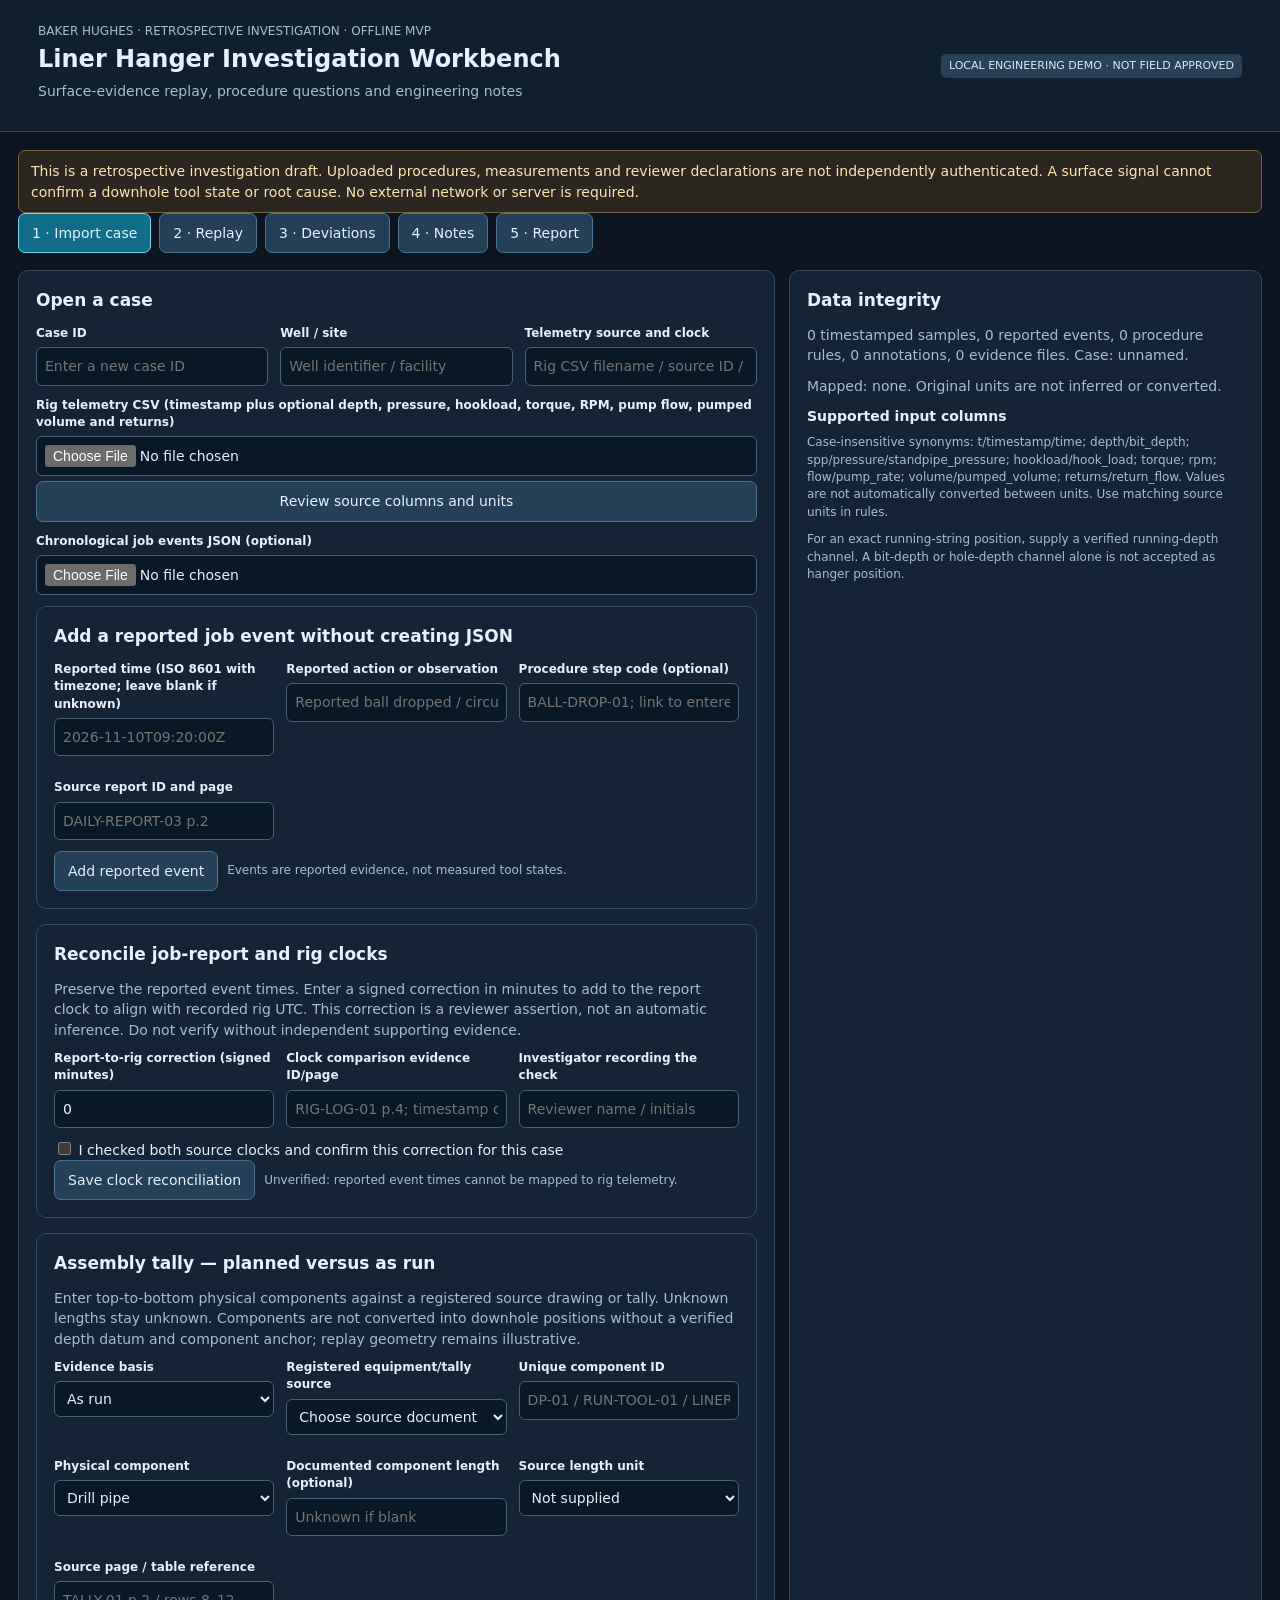
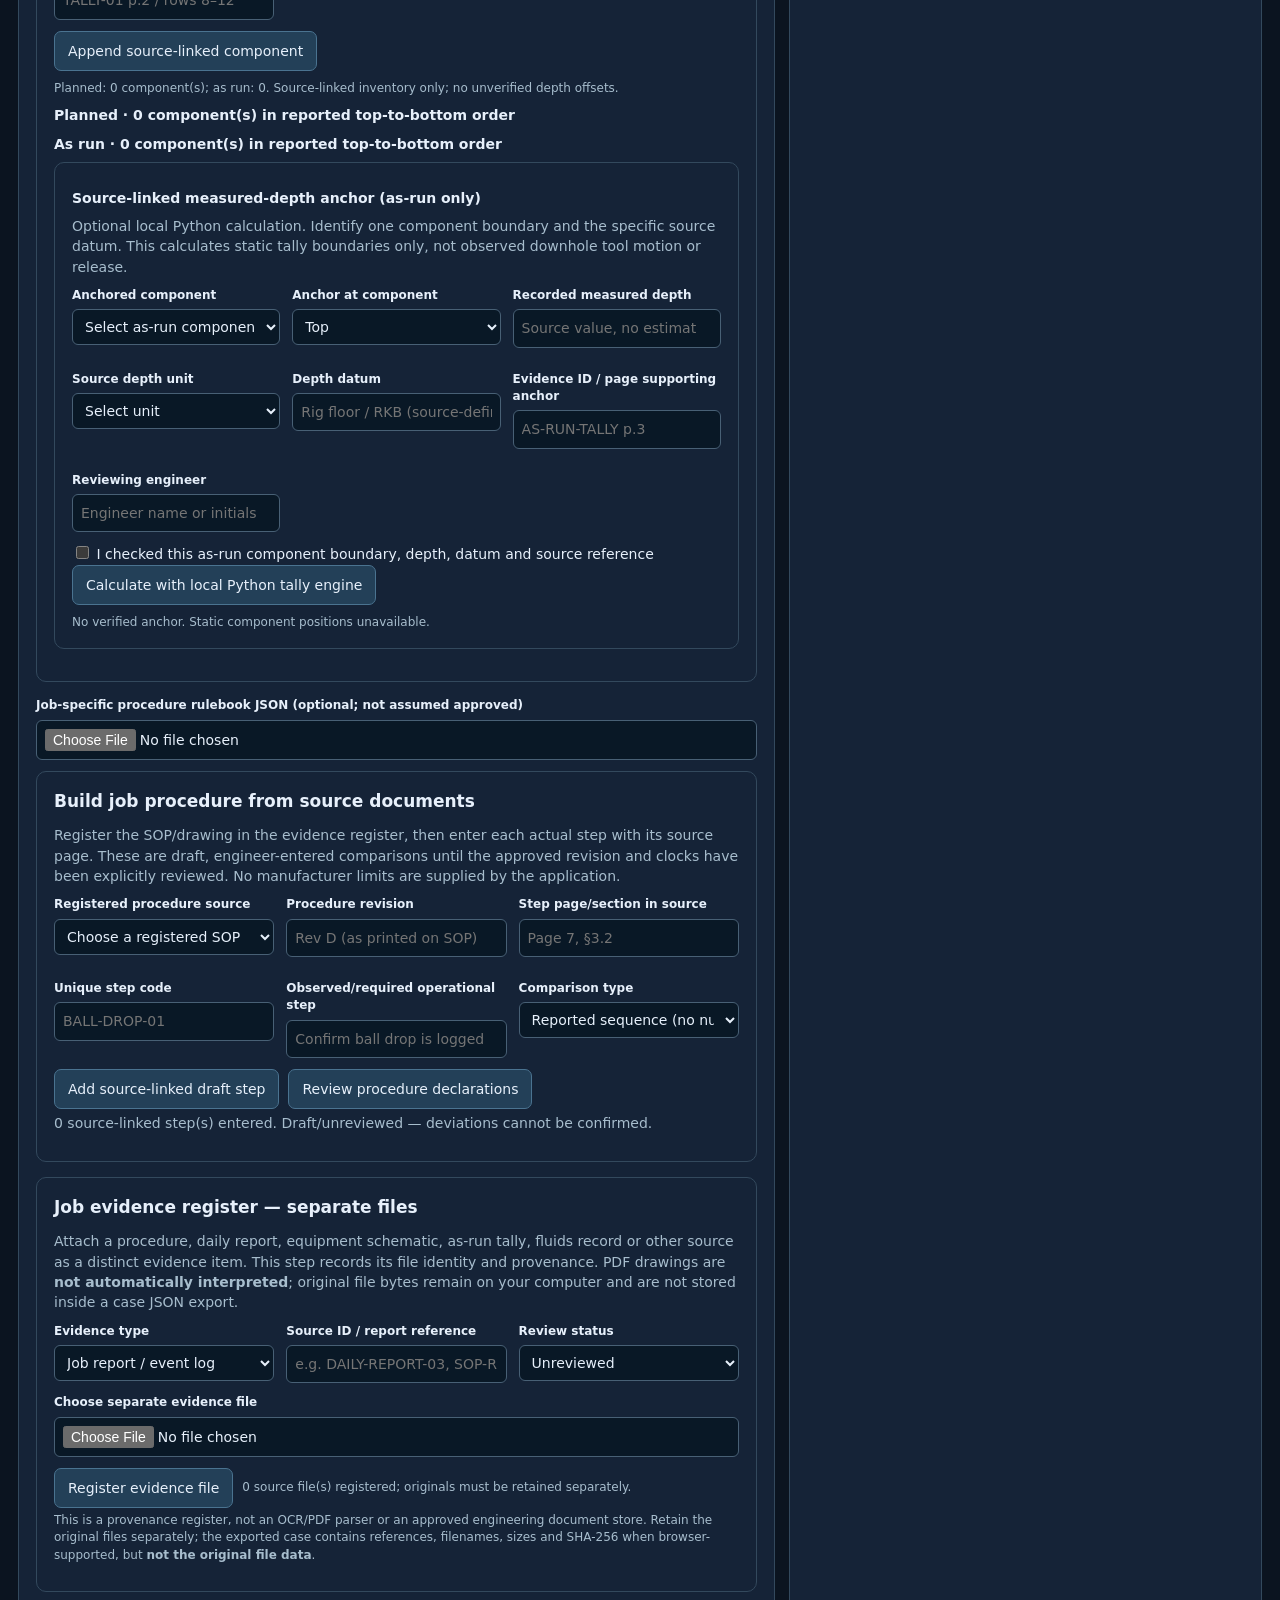
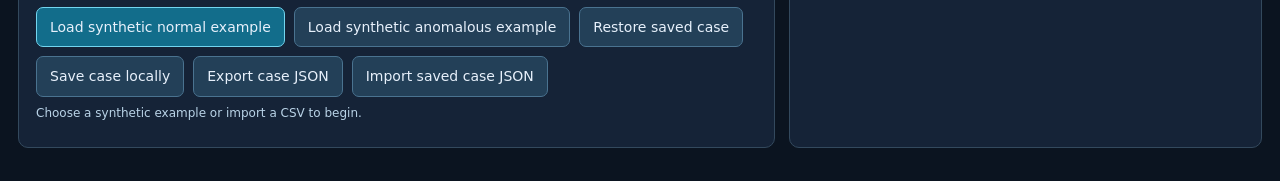
==== commit 91548611: "REAL-03 add source/datum-gated Python tally controls to existing assembly editor" ====
--- a/skills/liner-hanger-rca/app/index.html
+++ b/skills/liner-hanger-rca/app/index.html
@@ -78,6 +78,22 @@
     </div>
     <div class="row"><button id="addAssemblyComponent" type="button">Append source-linked component</button><small id="assemblyBuilderStatus" role="status">No as-run assembly entered.</small></div>
     <div id="assemblyComponentList"></div>
+    <div class="panel" id="assemblyAnchorPanel">
+      <h3>Source-linked measured-depth anchor (as-run only)</h3>
+      <p>Optional local Python calculation. Identify one component boundary and the specific source datum. This calculates static tally boundaries only, not observed downhole tool motion or release.</p>
+      <div class="three">
+        <div class="field"><label for="anchorComponent">Anchored component</label><select id="anchorComponent"><option value="">Select as-run component</option></select></div>
+        <div class="field"><label for="anchorEnd">Anchor at component</label><select id="anchorEnd"><option value="top">Top</option><option value="bottom">Bottom</option></select></div>
+        <div class="field"><label for="anchorDepth">Recorded measured depth</label><input id="anchorDepth" type="number" min="0" step="any" placeholder="Source value, no estimate"></div>
+        <div class="field"><label for="anchorUnit">Source depth unit</label><select id="anchorUnit"><option value="">Select unit</option><option value="m">m MD</option><option value="ft">ft MD</option></select></div>
+        <div class="field"><label for="anchorDatum">Depth datum</label><input id="anchorDatum" placeholder="Rig floor / RKB (source-defined)"></div>
+        <div class="field"><label for="anchorSource">Evidence ID / page supporting anchor</label><input id="anchorSource" placeholder="AS-RUN-TALLY p.3"></div>
+        <div class="field"><label for="anchorReviewer">Reviewing engineer</label><input id="anchorReviewer" placeholder="Engineer name or initials"></div>
+      </div>
+      <label><input id="anchorReviewed" type="checkbox"> I checked this as-run component boundary, depth, datum and source reference</label>
+      <div class="row"><button id="evaluateTally" type="button">Calculate with local Python tally engine</button><small id="tallyBridgeStatus" role="status">No verified anchor. Static component positions unavailable.</small></div>
+      <div id="tallyPositionList"></div>
+    </div>
   </div>
   <div class="field"><label for="rulesFile">Job-specific procedure rulebook JSON (optional; not assumed approved)</label><input type="file" id="rulesFile" accept=".json,application/json"></div>
   <div class="panel" id="procedureBuilder">
